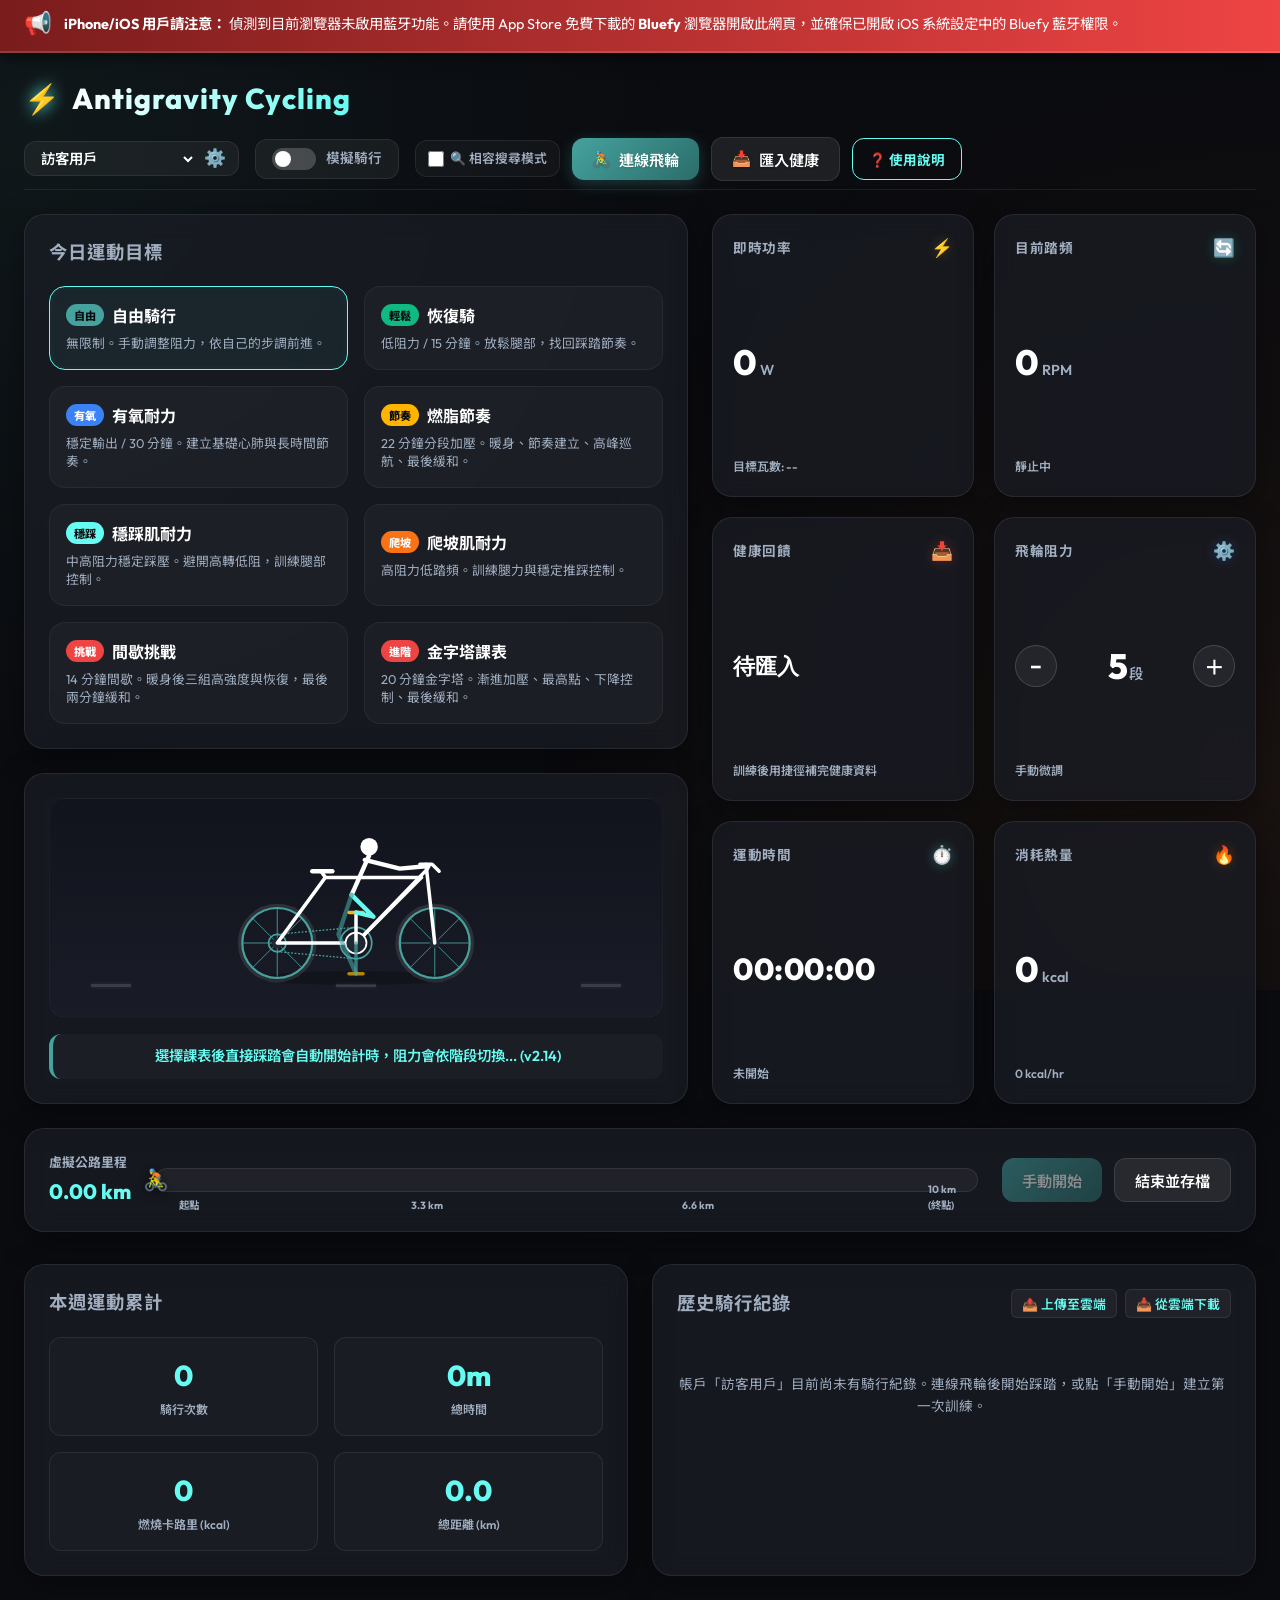
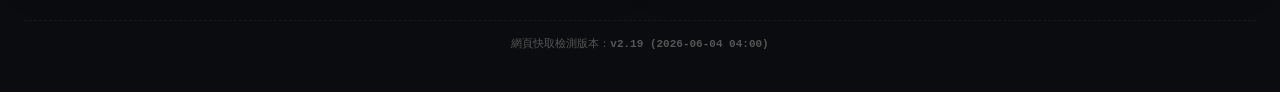
==== V1/index.html @ 54fe7d5d "Preserve health import params on V1 route" ====
<!doctype html>
<html lang="zh-Hant">
<head>
  <meta charset="utf-8">
  <meta name="viewport" content="width=device-width, initial-scale=1">
  <title>Cycling App V1</title>
  <script>
    const params = new URLSearchParams(window.location.search);
    params.set('refresh', 'V1-2.19');
    window.location.replace(`../?${params.toString()}`);
  </script>
</head>
<body>
  <a href="../?refresh=V1-2.19">Open Cycling App V1</a>
</body>
</html>
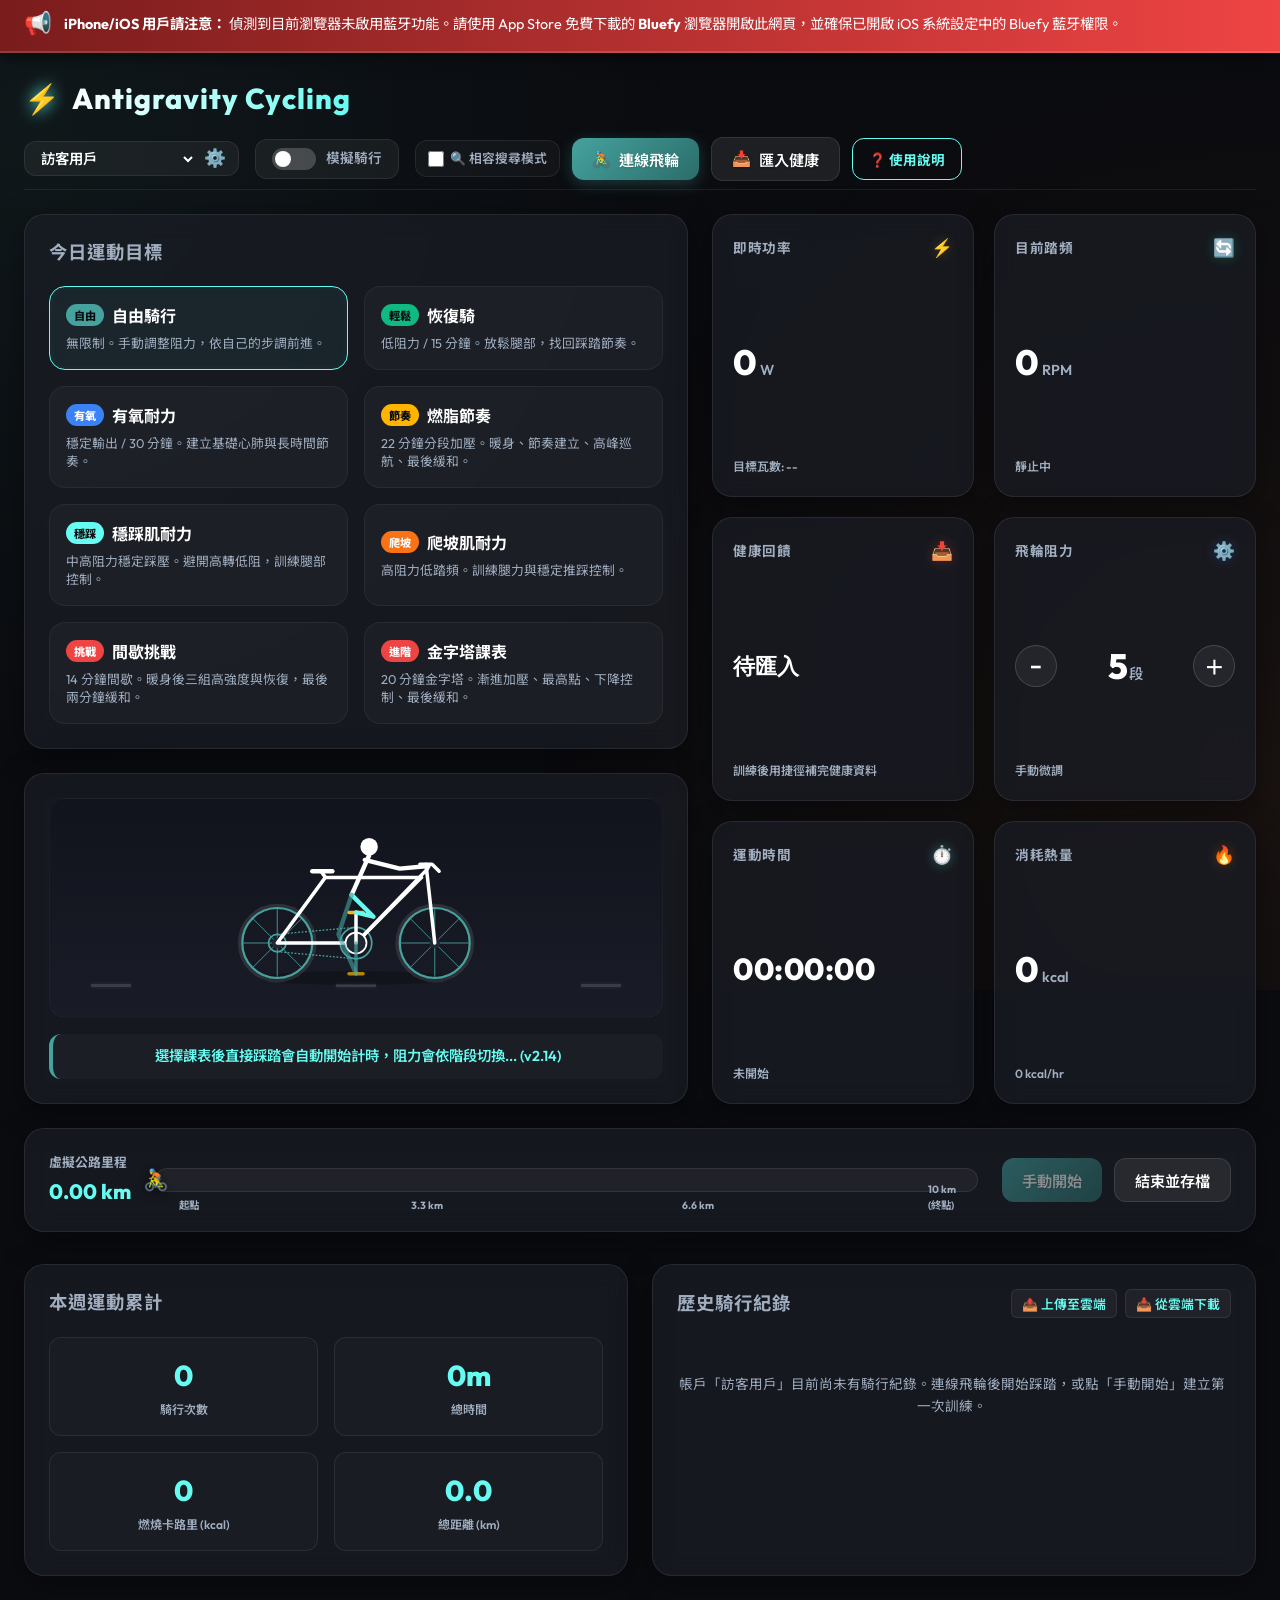
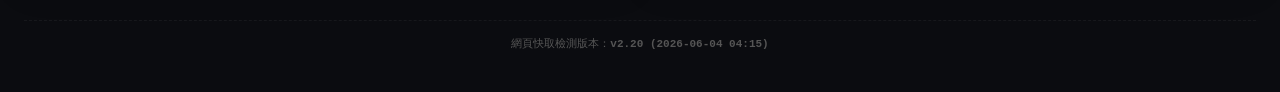
==== commit d61b5b16: "Reject empty health import payloads" ====
--- a/V1/index.html
+++ b/V1/index.html
@@ -6,11 +6,11 @@
   <title>Cycling App V1</title>
   <script>
     const params = new URLSearchParams(window.location.search);
-    params.set('refresh', 'V1-2.19');
+    params.set('refresh', 'V1-2.20');
     window.location.replace(`../?${params.toString()}`);
   </script>
 </head>
 <body>
-  <a href="../?refresh=V1-2.19">Open Cycling App V1</a>
+  <a href="../?refresh=V1-2.20">Open Cycling App V1</a>
 </body>
 </html>
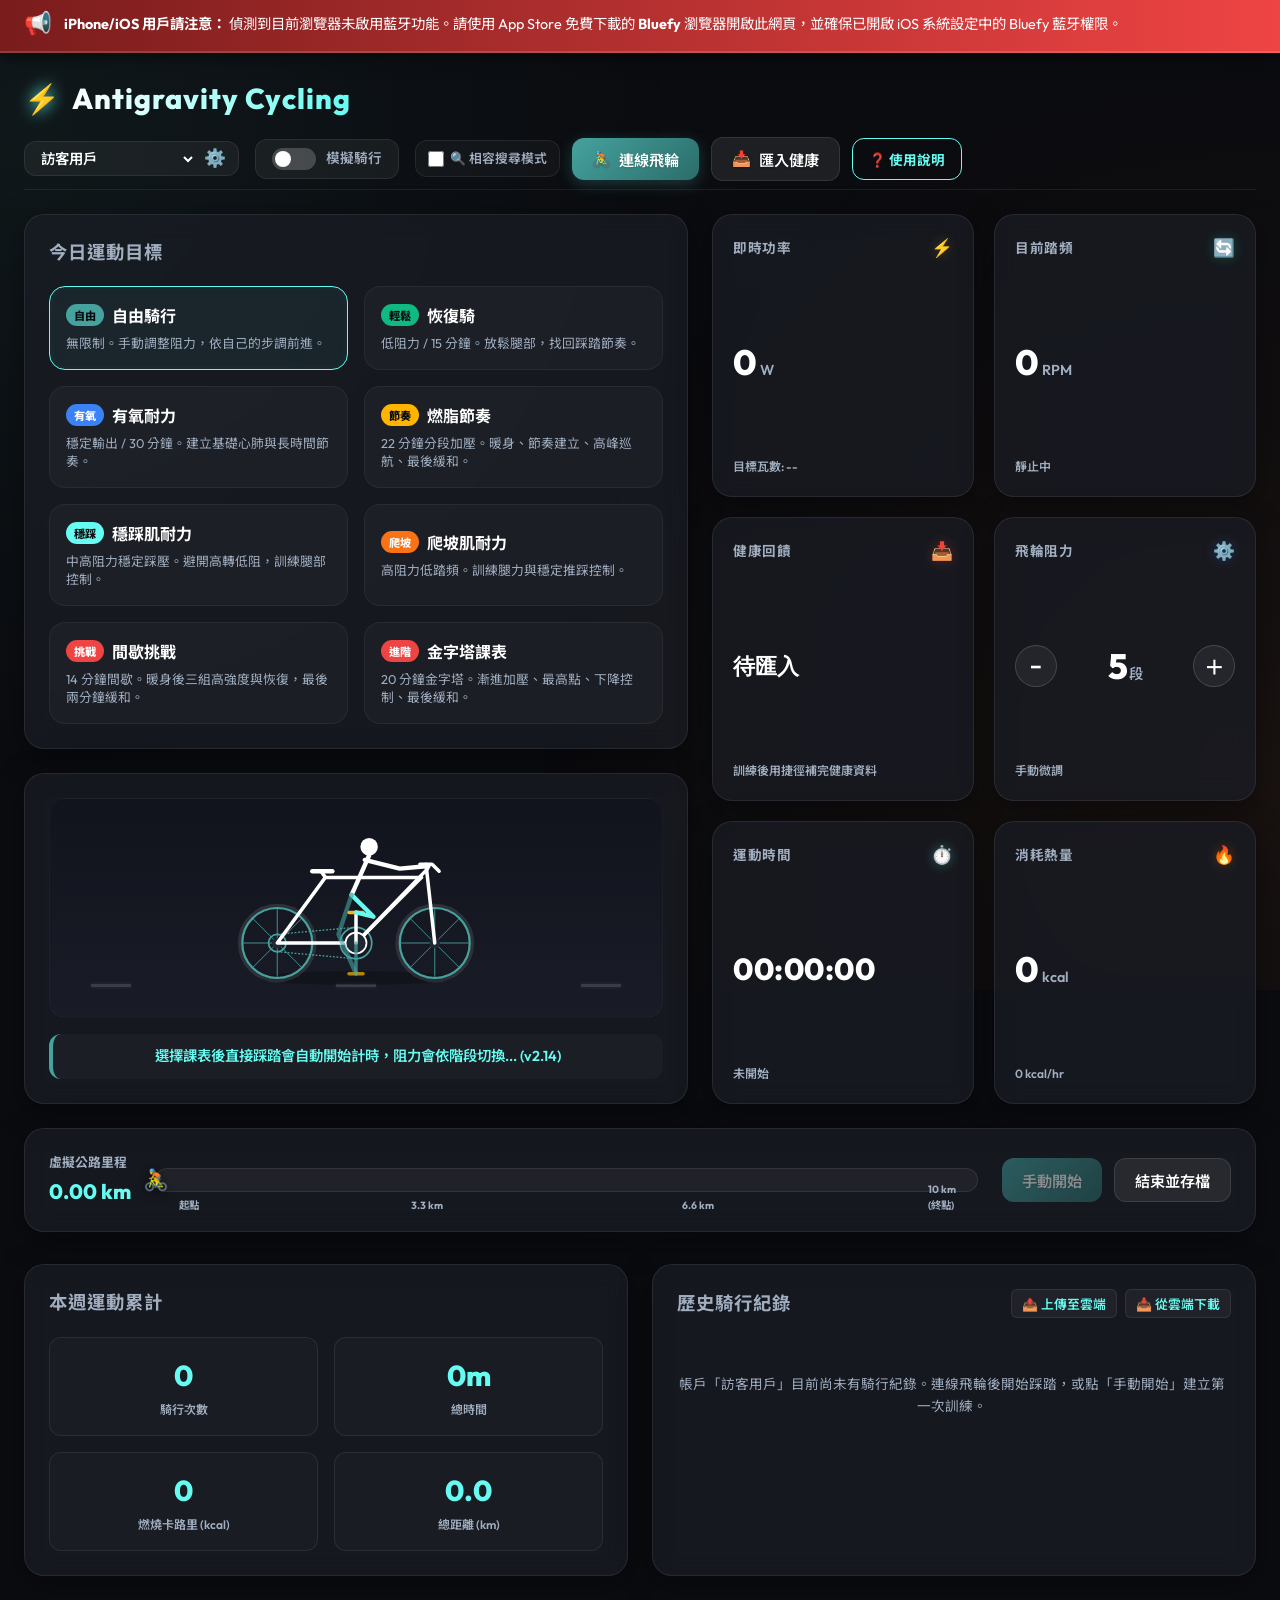
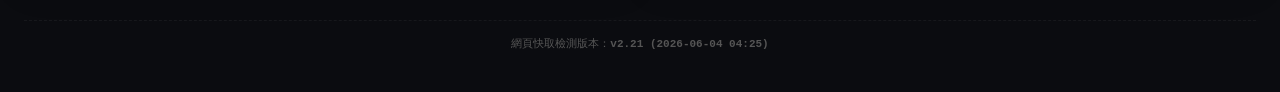
==== commit 2573cd85: "Generate personalized next workout mode" ====
--- a/V1/index.html
+++ b/V1/index.html
@@ -6,11 +6,11 @@
   <title>Cycling App V1</title>
   <script>
     const params = new URLSearchParams(window.location.search);
-    params.set('refresh', 'V1-2.20');
+    params.set('refresh', 'V1-2.21');
     window.location.replace(`../?${params.toString()}`);
   </script>
 </head>
 <body>
-  <a href="../?refresh=V1-2.20">Open Cycling App V1</a>
+  <a href="../?refresh=V1-2.21">Open Cycling App V1</a>
 </body>
 </html>
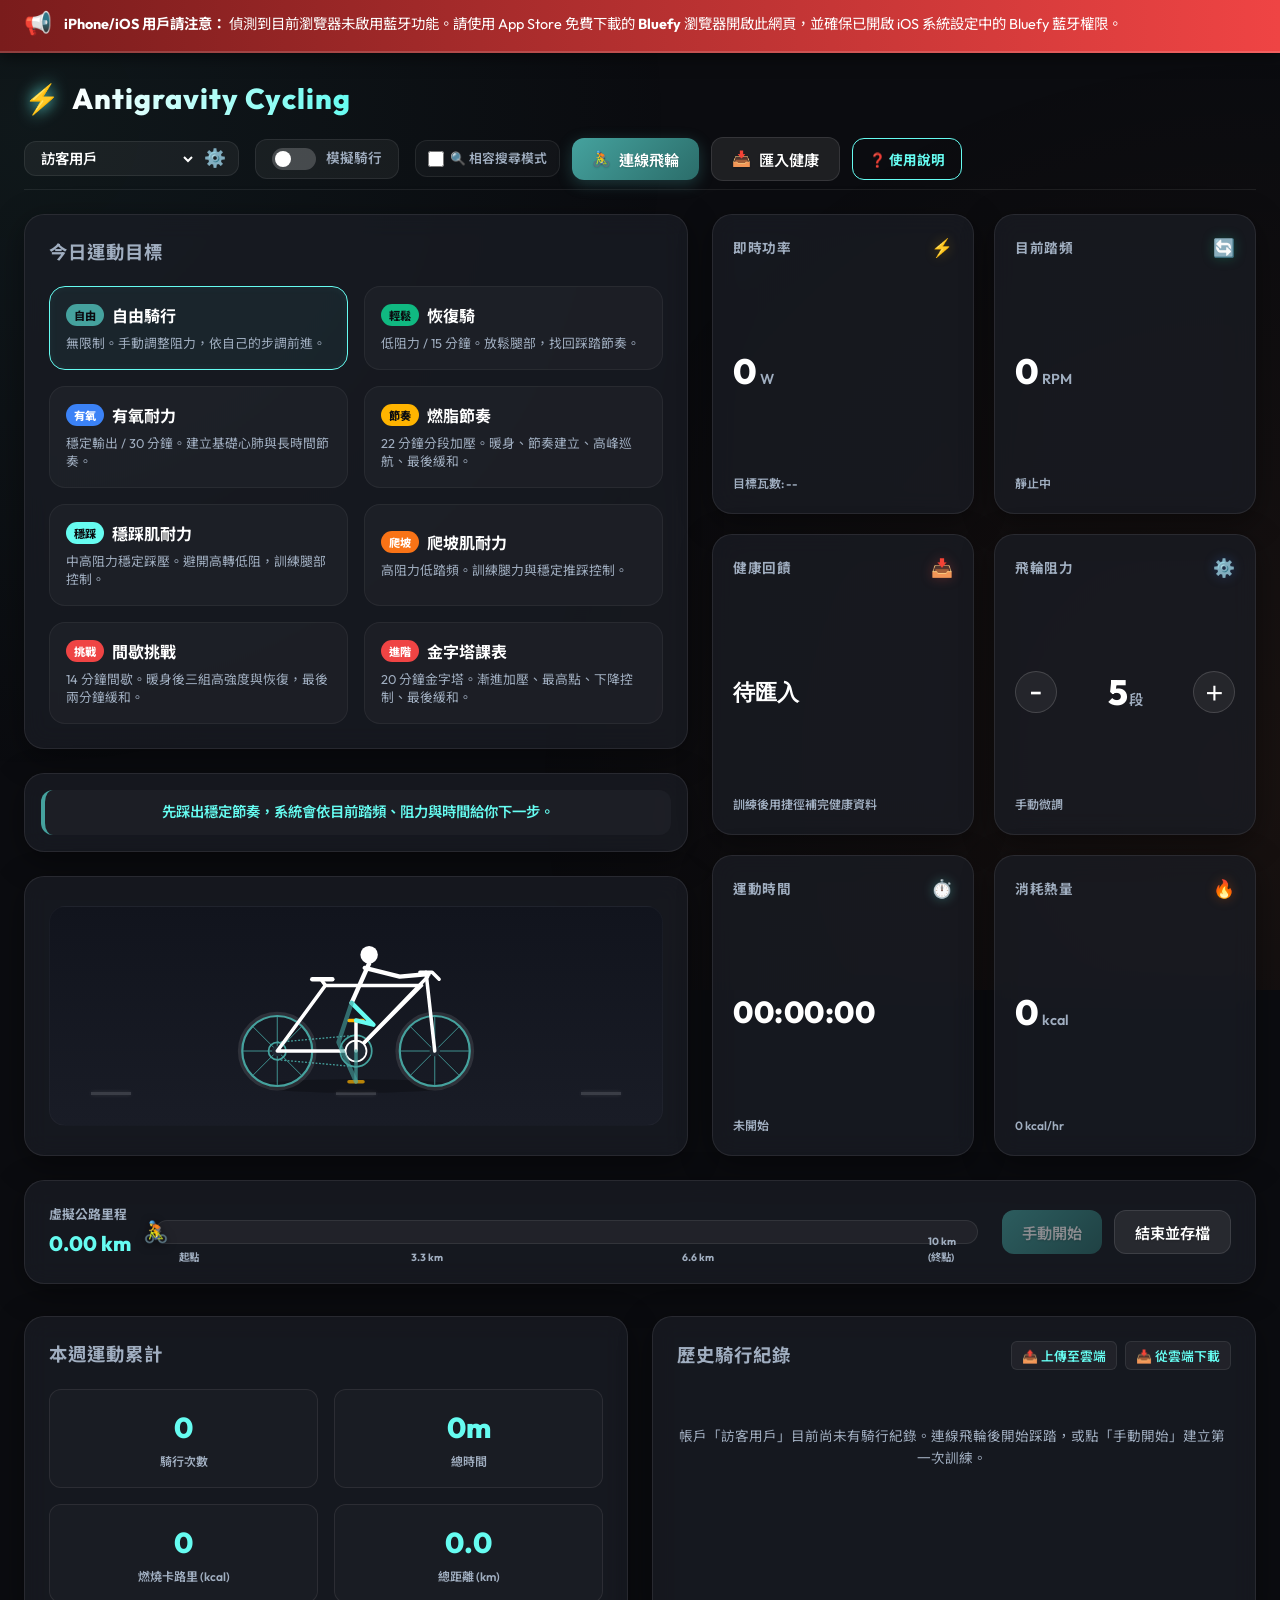
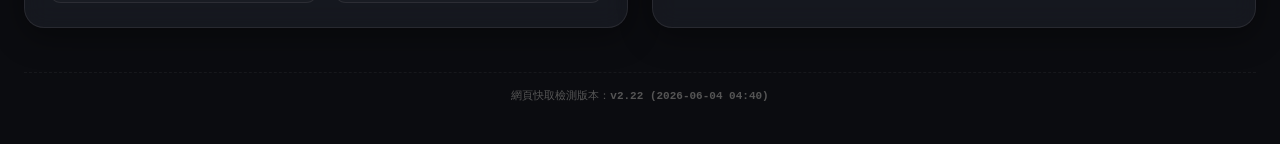
==== commit 82378543: "Improve ride layout and modal navigation" ====
--- a/V1/index.html
+++ b/V1/index.html
@@ -6,11 +6,11 @@
   <title>Cycling App V1</title>
   <script>
     const params = new URLSearchParams(window.location.search);
-    params.set('refresh', 'V1-2.21');
+    params.set('refresh', 'V1-2.22');
     window.location.replace(`../?${params.toString()}`);
   </script>
 </head>
 <body>
-  <a href="../?refresh=V1-2.21">Open Cycling App V1</a>
+  <a href="../?refresh=V1-2.22">Open Cycling App V1</a>
 </body>
 </html>
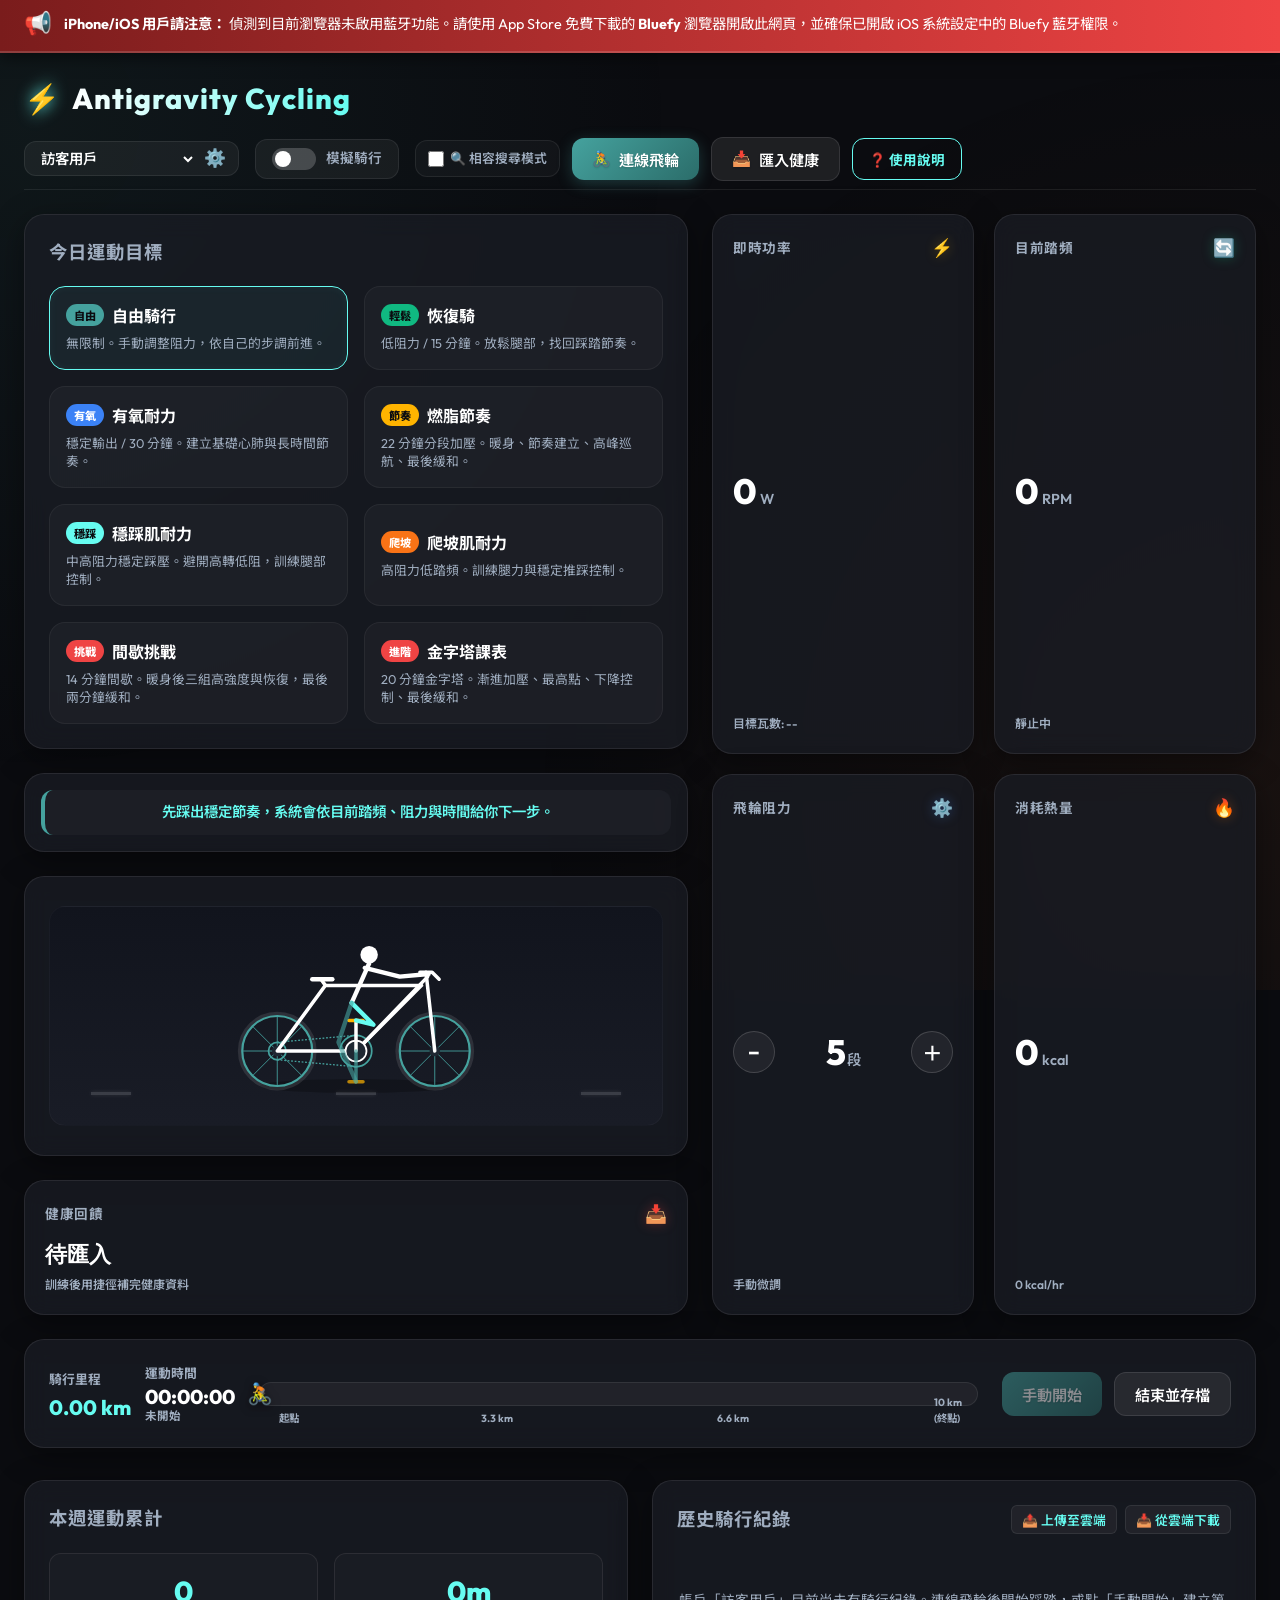
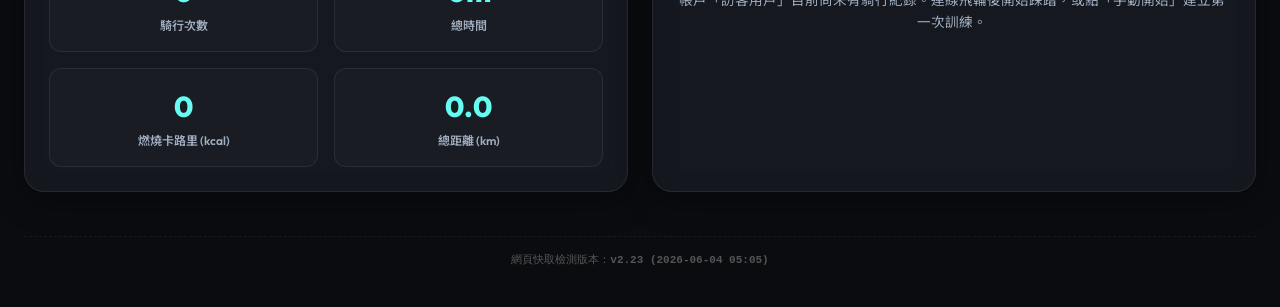
==== commit a8cab01d: "Move ride timer into footer" ====
--- a/V1/index.html
+++ b/V1/index.html
@@ -6,11 +6,11 @@
   <title>Cycling App V1</title>
   <script>
     const params = new URLSearchParams(window.location.search);
-    params.set('refresh', 'V1-2.22');
+    params.set('refresh', 'V1-2.23');
     window.location.replace(`../?${params.toString()}`);
   </script>
 </head>
 <body>
-  <a href="../?refresh=V1-2.22">Open Cycling App V1</a>
+  <a href="../?refresh=V1-2.23">Open Cycling App V1</a>
 </body>
 </html>
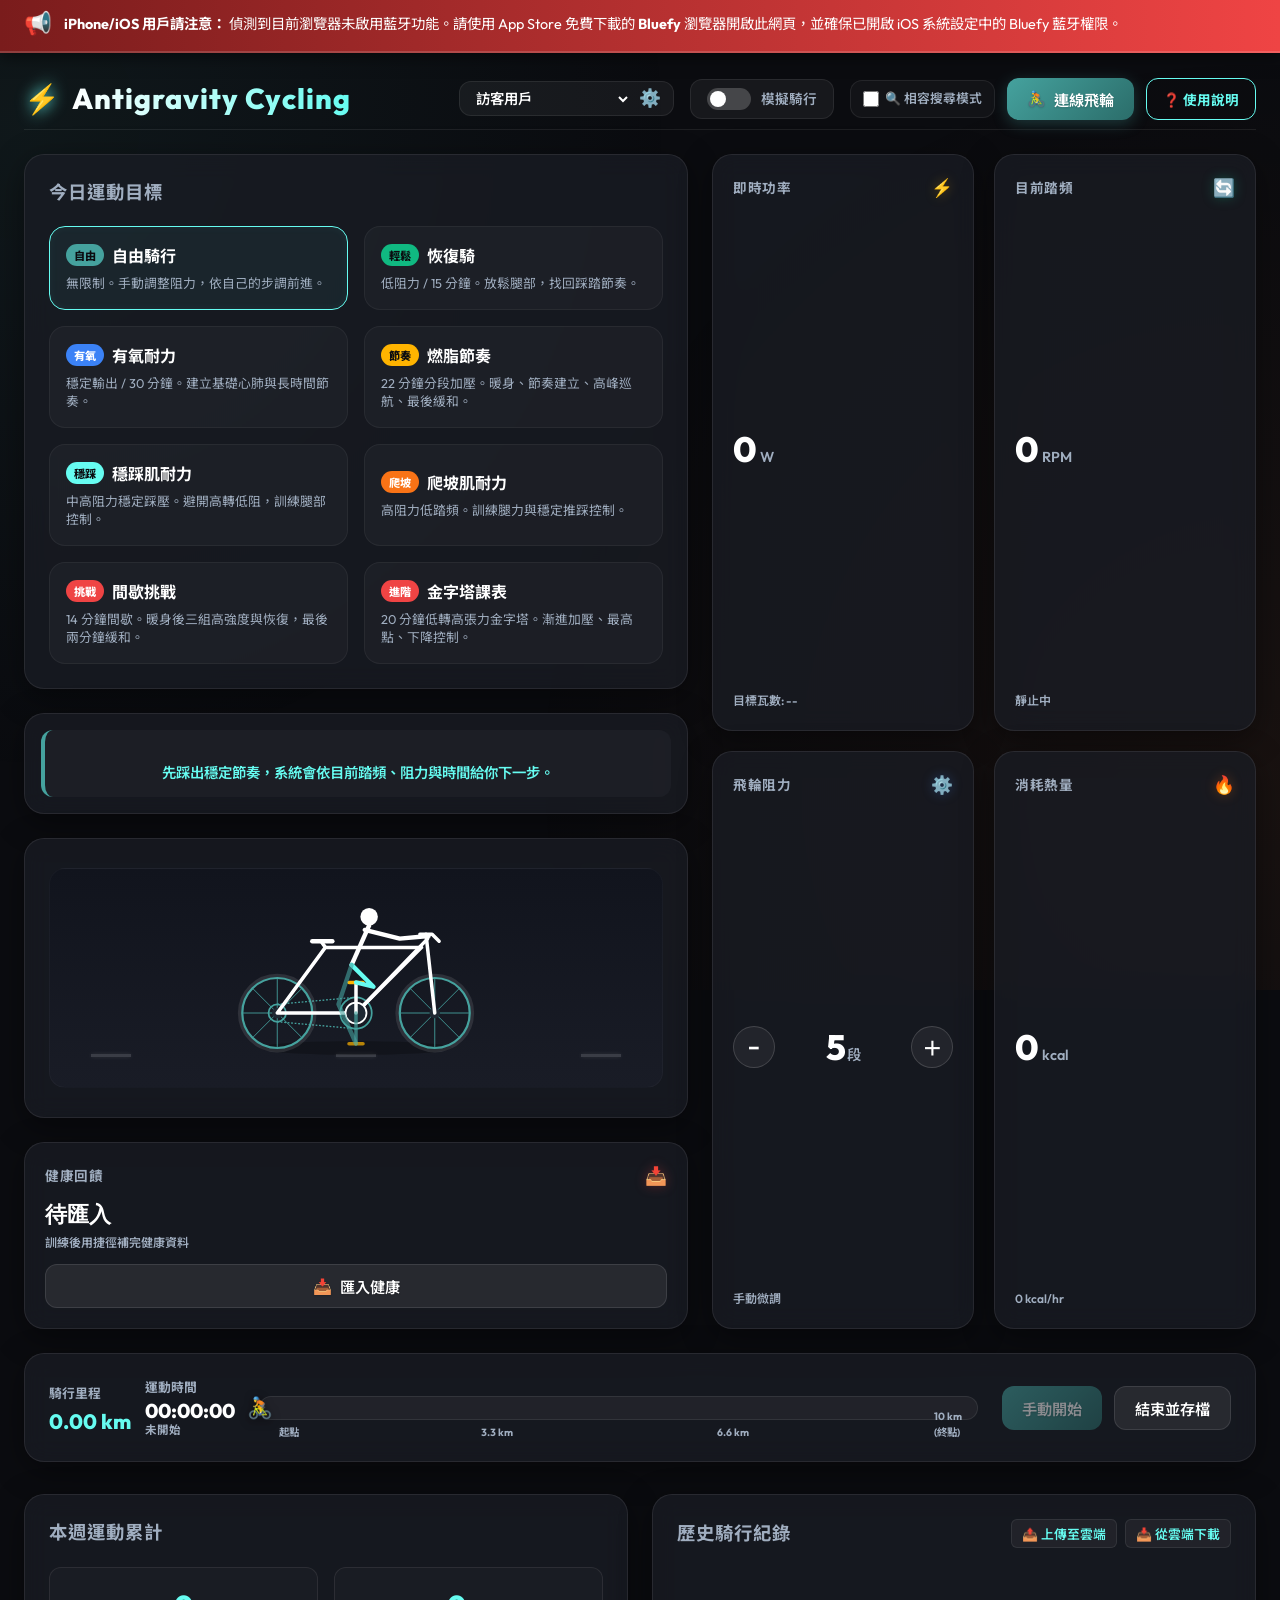
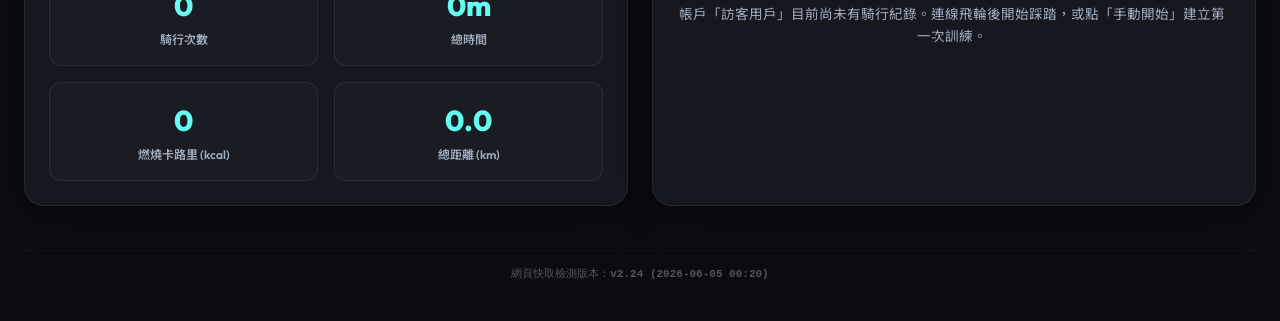
==== commit cac6c270: "Refine ride coaching and health import" ====
--- a/V1/index.html
+++ b/V1/index.html
@@ -6,11 +6,11 @@
   <title>Cycling App V1</title>
   <script>
     const params = new URLSearchParams(window.location.search);
-    params.set('refresh', 'V1-2.23');
+    params.set('refresh', 'V1-2.24');
     window.location.replace(`../?${params.toString()}`);
   </script>
 </head>
 <body>
-  <a href="../?refresh=V1-2.23">Open Cycling App V1</a>
+  <a href="../?refresh=V1-2.24">Open Cycling App V1</a>
 </body>
 </html>
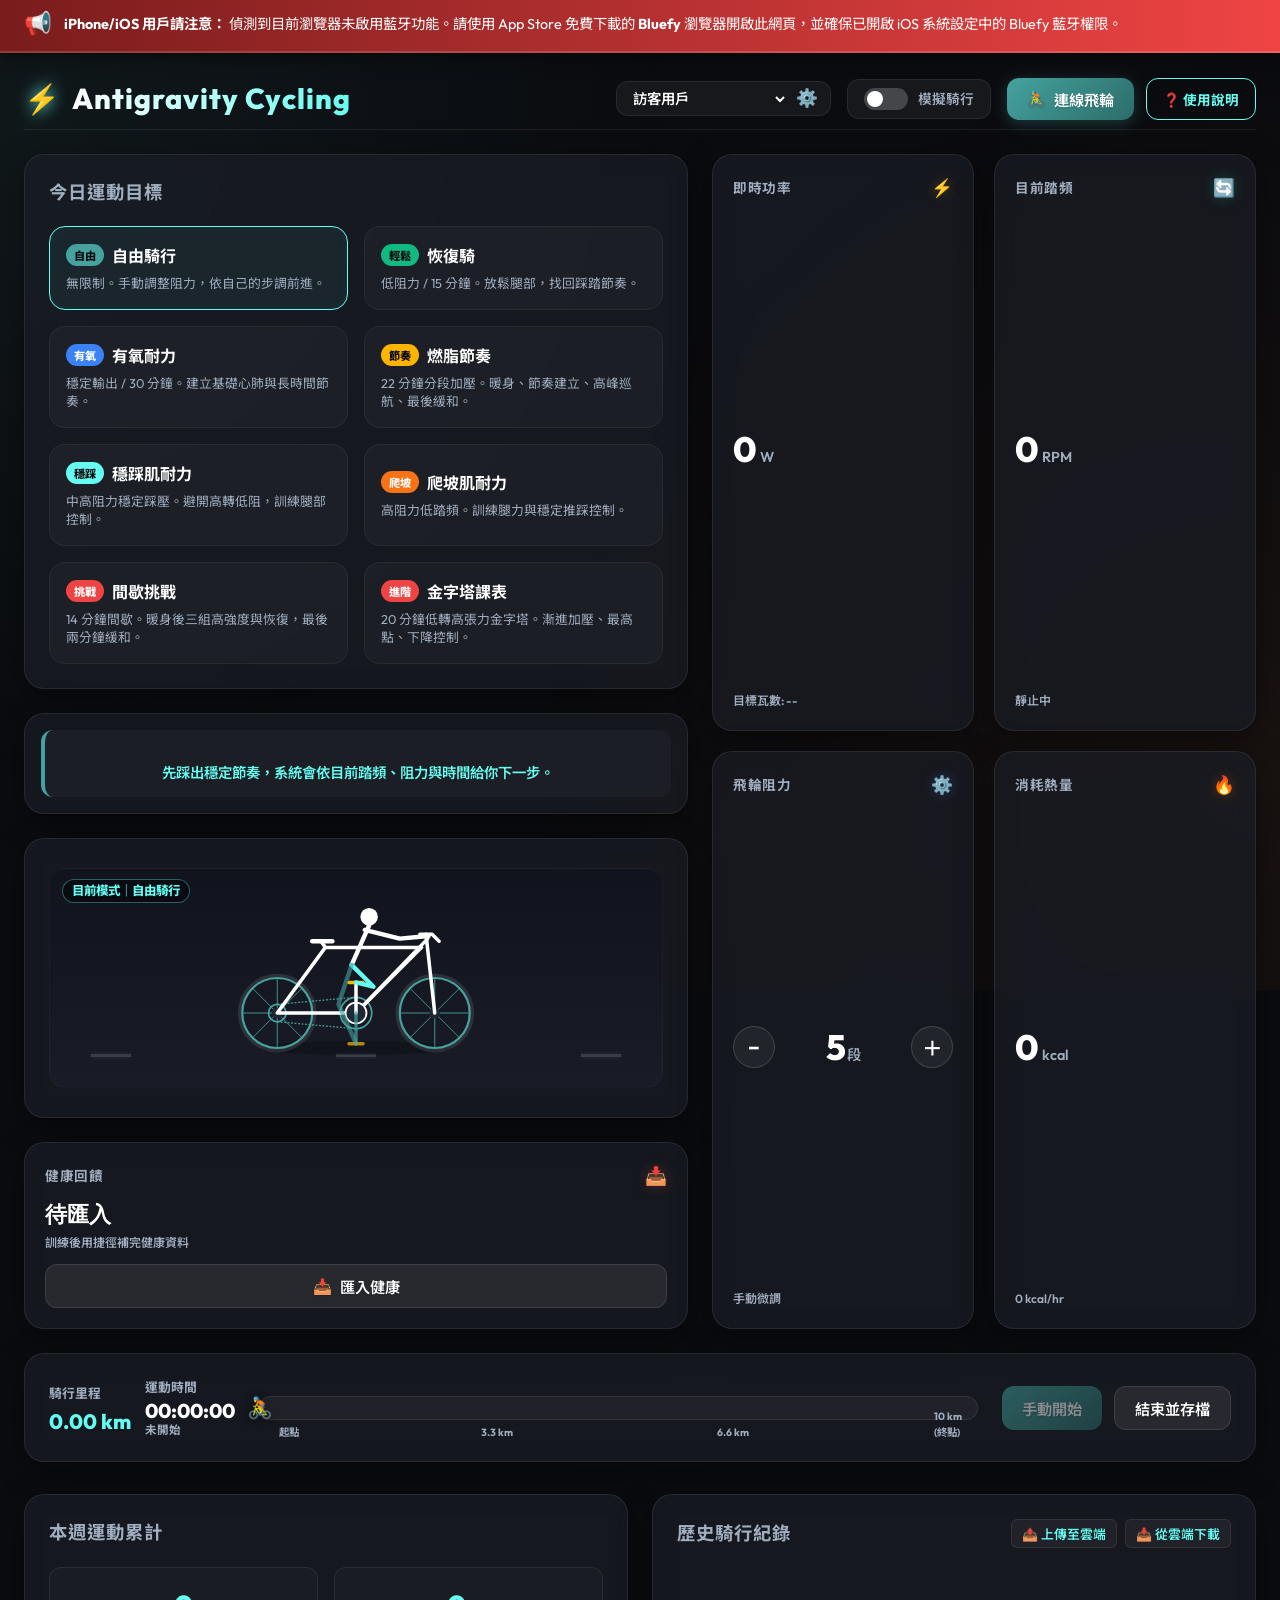
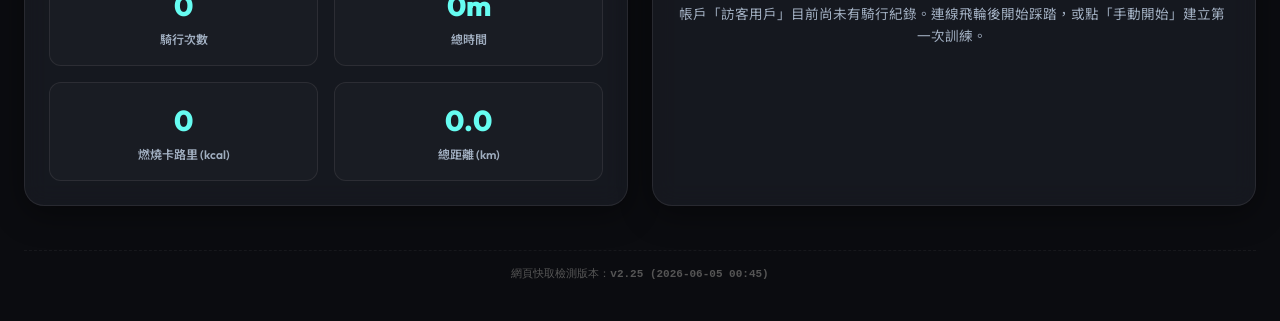
==== commit 0f61002a: "Tighten cycling ride controls" ====
--- a/V1/index.html
+++ b/V1/index.html
@@ -6,11 +6,11 @@
   <title>Cycling App V1</title>
   <script>
     const params = new URLSearchParams(window.location.search);
-    params.set('refresh', 'V1-2.24');
+    params.set('refresh', 'V1-2.25');
     window.location.replace(`../?${params.toString()}`);
   </script>
 </head>
 <body>
-  <a href="../?refresh=V1-2.24">Open Cycling App V1</a>
+  <a href="../?refresh=V1-2.25">Open Cycling App V1</a>
 </body>
 </html>
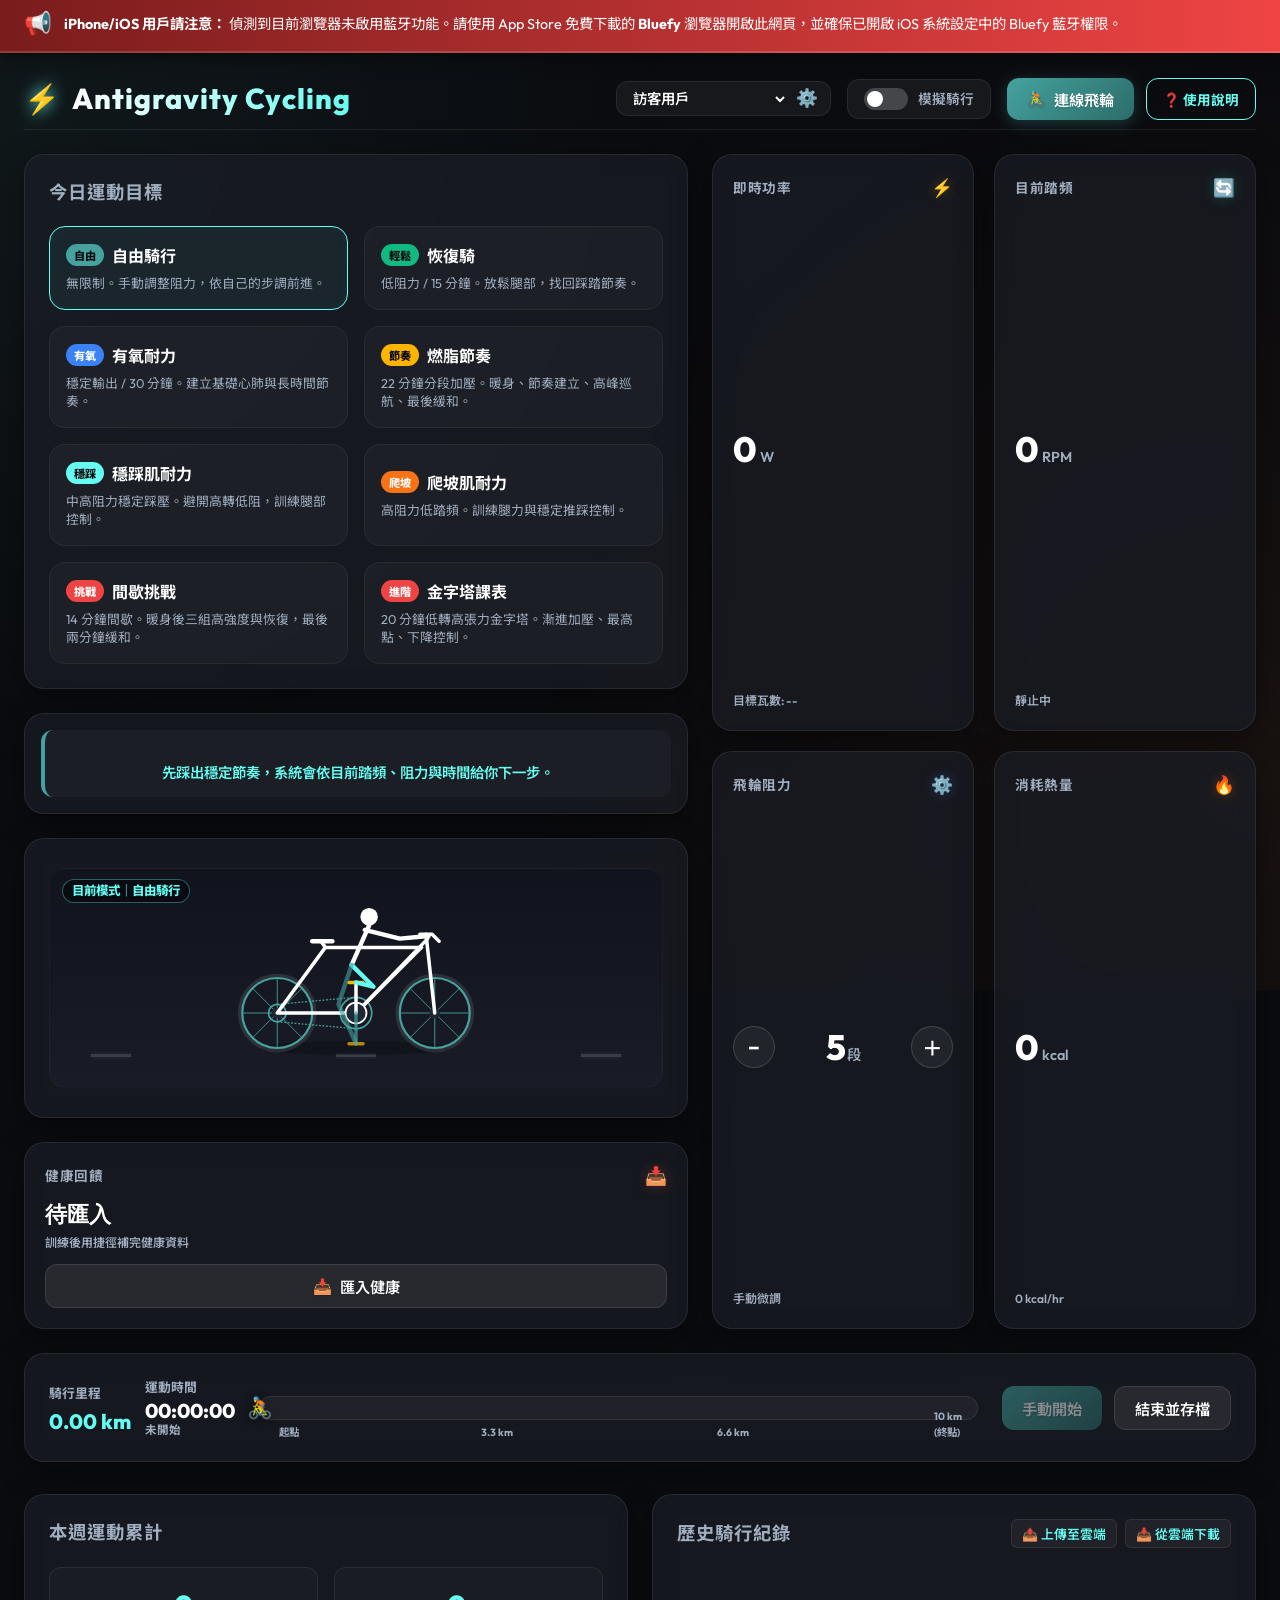
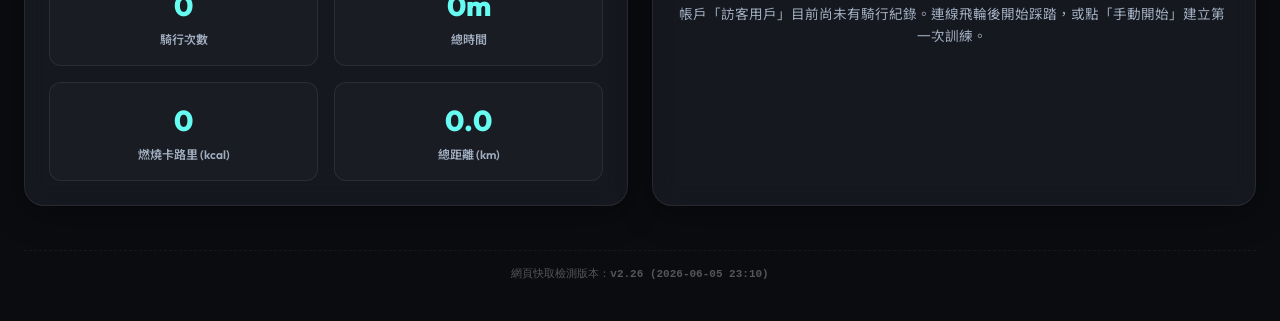
==== commit 843b4050: "Swap health and workout order on mobile" ====
--- a/V1/index.html
+++ b/V1/index.html
@@ -6,11 +6,11 @@
   <title>Cycling App V1</title>
   <script>
     const params = new URLSearchParams(window.location.search);
-    params.set('refresh', 'V1-2.25');
+    params.set('refresh', 'V1-2.26');
     window.location.replace(`../?${params.toString()}`);
   </script>
 </head>
 <body>
-  <a href="../?refresh=V1-2.25">Open Cycling App V1</a>
+  <a href="../?refresh=V1-2.26">Open Cycling App V1</a>
 </body>
 </html>
